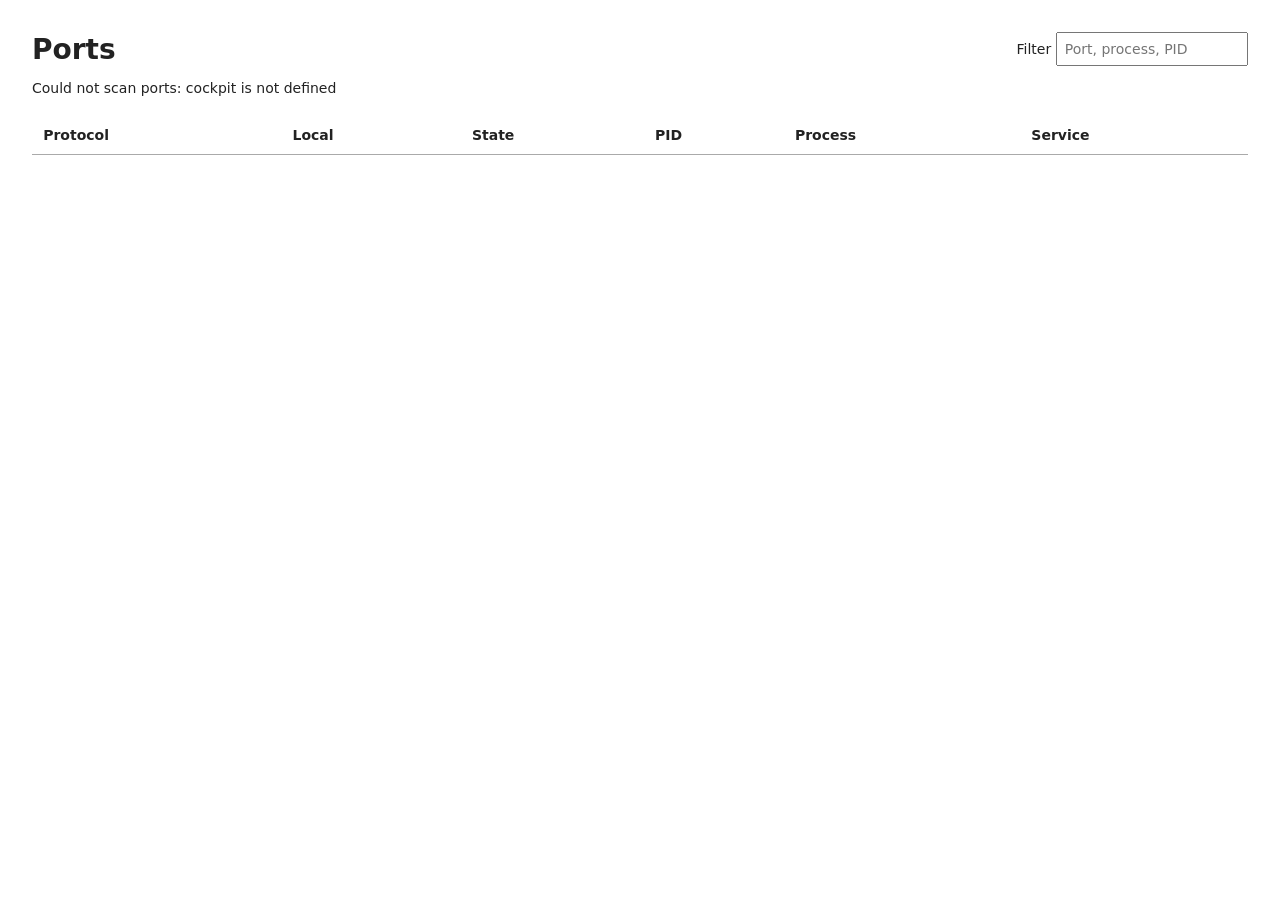
==== cockpit/portop/index.html @ ef390d9e "feat: add Cockpit ports page" ====
<!doctype html>
<html lang="en">
<head>
  <meta charset="utf-8">
  <meta name="viewport" content="width=device-width, initial-scale=1">
  <title>portop</title>
  <link rel="stylesheet" href="portop.css">
  <script src="../base1/cockpit.js"></script>
  <script defer src="portop.js"></script>
</head>
<body>
  <header><h1>Ports</h1><label>Filter <input id="filter" type="search" placeholder="Port, process, PID"></label></header>
  <p id="status" role="status">Loading ports…</p>
  <div class="table"><table><thead><tr><th>Protocol</th><th>Local</th><th>State</th><th>PID</th><th>Process</th><th>Service</th></tr></thead><tbody id="rows"></tbody></table></div>
</body>
</html>
---- cockpit/portop/portop.css ----
body{font:14px system-ui,sans-serif;margin:2rem;color:var(--pf-v6-global--Color--100,#222);background:var(--pf-v6-global--BackgroundColor--100,#fff)}
header{display:flex;align-items:center;justify-content:space-between;gap:1rem;flex-wrap:wrap}h1{margin:0}input{font:inherit;padding:.45rem}#status{min-height:1.5em}.table{overflow-x:auto}table{width:100%;border-collapse:collapse}th{text-align:left}td,th{padding:.7rem;border-bottom:1px solid #aaa}
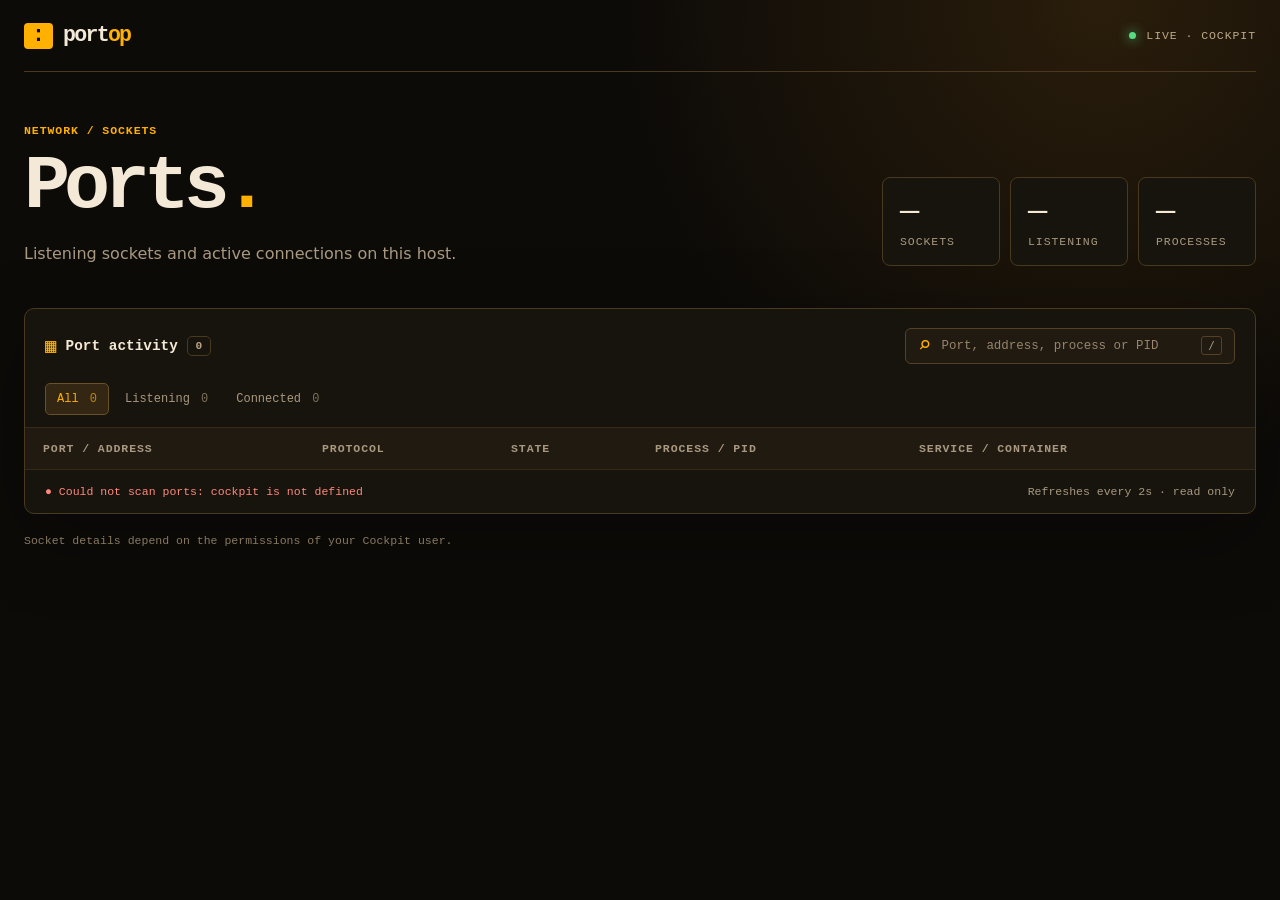
==== commit 6a6264b0: "style: redesign Cockpit page" ====
--- a/cockpit/portop/index.html
+++ b/cockpit/portop/index.html
@@ -3,14 +3,51 @@
 <head>
   <meta charset="utf-8">
   <meta name="viewport" content="width=device-width, initial-scale=1">
-  <title>portop</title>
+  <title>portop · Ports</title>
   <link rel="stylesheet" href="portop.css">
   <script src="../base1/cockpit.js"></script>
   <script defer src="portop.js"></script>
 </head>
 <body>
-  <header><h1>Ports</h1><label>Filter <input id="filter" type="search" placeholder="Port, process, PID"></label></header>
-  <p id="status" role="status">Loading ports…</p>
-  <div class="table"><table><thead><tr><th>Protocol</th><th>Local</th><th>State</th><th>PID</th><th>Process</th><th>Service</th></tr></thead><tbody id="rows"></tbody></table></div>
+  <main class="workspace">
+    <header class="topbar">
+      <div class="brand"><span class="brand-mark" aria-hidden="true">:</span>port<span>op</span></div>
+      <span class="live"><span class="live-dot" aria-hidden="true"></span>LIVE · COCKPIT</span>
+    </header>
+
+    <section class="intro" aria-labelledby="page-title">
+      <div>
+        <p class="eyebrow">NETWORK / SOCKETS</p>
+        <h1 id="page-title">Ports<span>.</span></h1>
+        <p class="lede">Listening sockets and active connections on this host.</p>
+      </div>
+      <div class="stats" aria-label="Socket totals">
+        <div class="stat"><strong id="total-count">—</strong><span>SOCKETS</span></div>
+        <div class="stat"><strong id="listen-count">—</strong><span>LISTENING</span></div>
+        <div class="stat"><strong id="process-count">—</strong><span>PROCESSES</span></div>
+      </div>
+    </section>
+
+    <section class="panel" aria-label="Port activity">
+      <div class="toolbar">
+        <div class="panel-heading"><span class="panel-icon" aria-hidden="true">▦</span> Port activity <span id="visible-count" class="count">0</span></div>
+        <label class="search"><span aria-hidden="true">⌕</span><input id="filter" type="search" placeholder="Port, address, process or PID" autocomplete="off" aria-label="Filter ports"><kbd>/</kbd></label>
+      </div>
+      <div class="tabs" role="group" aria-label="Filter by state">
+        <button type="button" class="tab active" data-state="all" aria-pressed="true">All <span id="all-count">0</span></button>
+        <button type="button" class="tab" data-state="LISTEN" aria-pressed="false">Listening <span id="listening-count">0</span></button>
+        <button type="button" class="tab" data-state="ESTABLISHED" aria-pressed="false">Connected <span id="connected-count">0</span></button>
+      </div>
+      <div class="table-wrap">
+        <table>
+          <thead><tr><th>PORT / ADDRESS</th><th>PROTOCOL</th><th>STATE</th><th>PROCESS / PID</th><th>SERVICE / CONTAINER</th></tr></thead>
+          <tbody id="rows"></tbody>
+        </table>
+        <p id="empty" class="empty" hidden>No ports match this view.</p>
+      </div>
+      <footer class="panel-footer"><span id="status" role="status">Connecting…</span><span>Refreshes every 2s · read only</span></footer>
+    </section>
+    <p class="footnote">Socket details depend on the permissions of your Cockpit user.</p>
+  </main>
 </body>
 </html>
--- a/cockpit/portop/portop.css
+++ b/cockpit/portop/portop.css
@@ -1,2 +1,79 @@
-body{font:14px system-ui,sans-serif;margin:2rem;color:var(--pf-v6-global--Color--100,#222);background:var(--pf-v6-global--BackgroundColor--100,#fff)}
-header{display:flex;align-items:center;justify-content:space-between;gap:1rem;flex-wrap:wrap}h1{margin:0}input{font:inherit;padding:.45rem}#status{min-height:1.5em}.table{overflow-x:auto}table{width:100%;border-collapse:collapse}th{text-align:left}td,th{padding:.7rem;border-bottom:1px solid #aaa}
+:root {
+  color-scheme: dark;
+  font-family: ui-monospace, "SFMono-Regular", Consolas, "Liberation Mono", monospace;
+  background: #0d0b08;
+  color: #f3e9d6;
+  font-synthesis: none;
+}
+
+* { box-sizing: border-box; }
+body { margin: 0; min-height: 100vh; background: radial-gradient(circle at 86% 0, #2a1d0b 0, transparent 30rem), #0d0b08; }
+button, input { font: inherit; }
+button { cursor: pointer; }
+.workspace { width: min(100% - 48px, 1400px); margin: 0 auto; }
+.topbar { height: 72px; display: flex; align-items: center; justify-content: space-between; border-bottom: 1px solid #49391e; }
+.brand { font-size: 1.35rem; font-weight: 800; letter-spacing: -.08em; }
+.brand > span:last-child { color: #ffb000; }
+.brand-mark { display: inline-block; margin-right: 10px; padding: 0 8px 2px; border-radius: 4px; color: #0d0b08; background: #ffb000; letter-spacing: 0; }
+.live, .eyebrow, .stat span, th, .panel-footer, .footnote { font-size: .72rem; letter-spacing: .08em; }
+.live { display: flex; align-items: center; gap: 10px; color: #bcaa88; }
+.live-dot { width: 7px; height: 7px; border-radius: 50%; background: #57dc82; box-shadow: 0 0 12px #57dc82; }
+.intro { display: flex; align-items: end; justify-content: space-between; gap: 32px; padding: 52px 0 42px; }
+.eyebrow { margin: 0 0 12px; color: #ffb000; font-weight: 700; }
+h1 { margin: 0; font-size: clamp(3.5rem, 6vw, 5rem); line-height: 1; letter-spacing: -.08em; }
+h1 span { color: #ffb000; }
+.lede { margin: 16px 0 0; color: #a89980; font: 1rem/1.5 system-ui, sans-serif; }
+.stats { display: flex; gap: 10px; }
+.stat { min-width: 118px; padding: 15px 17px; border: 1px solid #49391e; border-radius: 8px; background: #17130d; }
+.stat strong { display: block; font-size: 2rem; line-height: 1.2; font-weight: 500; }
+.stat span { color: #a89980; }
+.panel { overflow: hidden; border: 1px solid #49391e; border-radius: 10px; background: #17130d; box-shadow: 0 24px 80px #0005; }
+.toolbar { min-height: 74px; display: flex; align-items: center; justify-content: space-between; gap: 20px; padding: 14px 20px; }
+.panel-heading { display: flex; align-items: center; gap: 9px; font-size: .9rem; font-weight: 700; white-space: nowrap; }
+.panel-icon { color: #ffb000; font-size: 1.2rem; }
+.count { min-width: 24px; padding: 3px 7px; border: 1px solid #49391e; border-radius: 5px; color: #b9a485; font-size: .7rem; text-align: center; }
+.search { width: min(100%, 330px); display: flex; align-items: center; gap: 10px; padding: 0 12px; border: 1px solid #554126; border-radius: 6px; color: #ffb000; background: #211a11; }
+.search:focus-within { border-color: #ffb000; box-shadow: 0 0 0 2px #ffb00022; }
+.search > span { font-size: 1.4rem; line-height: 1; }
+.search input { width: 100%; min-width: 0; padding: 10px 0; border: 0; outline: 0; color: #f3e9d6; background: transparent; font-size: .78rem; }
+.search input::placeholder { color: #97856d; }
+kbd { padding: 2px 6px; border: 1px solid #554126; border-radius: 3px; color: #a89980; font-size: .7rem; }
+.tabs { display: flex; gap: 4px; padding: 0 20px 12px; border-bottom: 1px solid #352a1a; }
+.tab { padding: 8px 11px; border: 1px solid transparent; border-radius: 5px; color: #a89980; background: transparent; font-size: .75rem; }
+.tab:hover { color: #f3e9d6; background: #2b2114; }
+.tab.active { border-color: #685028; color: #ffb000; background: #332714; }
+.tab span { margin-left: 4px; opacity: .7; }
+.table-wrap { max-height: min(64vh, 640px); overflow: auto; }
+table { width: 100%; border-collapse: collapse; white-space: nowrap; text-align: left; }
+th { position: sticky; top: 0; z-index: 1; padding: 14px 18px; background: #211a11; color: #a89980; font-weight: 600; }
+td { padding: 10px 18px; border-top: 1px solid #30271a; color: #d6c8ae; font-size: .8rem; }
+tbody tr:hover { background: #241b0f; }
+.port { color: #ffb000; font-size: .9rem; font-weight: 700; }
+.address, .pid { display: block; margin-top: 3px; color: #9b8a71; font-size: .7rem; font-weight: 400; }
+.state { display: inline-block; padding: 4px 7px; border: 1px solid #554126; border-radius: 4px; color: #c7b797; font-size: .69rem; }
+.state.listen { border-color: #305b3b; color: #69da87; background: #172a1b; }
+.state.established { border-color: #365773; color: #83bbeb; background: #172534; }
+.process { color: #f3e9d6; font-weight: 600; }
+.muted { color: #9b8a71; }
+.empty { margin: 0; padding: 54px 20px; text-align: center; color: #a89980; }
+.panel-footer { display: flex; justify-content: space-between; gap: 16px; padding: 15px 20px; border-top: 1px solid #352a1a; color: #a89980; letter-spacing: 0; }
+.panel-footer #status { color: #69da87; }
+.panel-footer #status.error { color: #ff887d; }
+.footnote { margin: 20px 0 50px; color: #887962; letter-spacing: 0; }
+@media (max-width: 800px) {
+  .workspace { width: min(100% - 28px, 1400px); }
+  .intro { align-items: start; flex-direction: column; gap: 24px; padding: 38px 0 30px; }
+  .stats { width: 100%; }
+  .stat { flex: 1; min-width: 0; }
+  .toolbar { align-items: stretch; flex-direction: column; }
+  .search { width: 100%; }
+}
+@media (max-width: 600px) {
+  .stats { gap: 6px; }
+  .stat { padding: 11px; }
+  .stat strong { font-size: 1.5rem; }
+  .tabs { overflow-x: auto; }
+  .tab { white-space: nowrap; }
+  .panel-footer { flex-direction: column; }
+}
+@media (prefers-reduced-motion: reduce) { .live-dot { box-shadow: none; } }
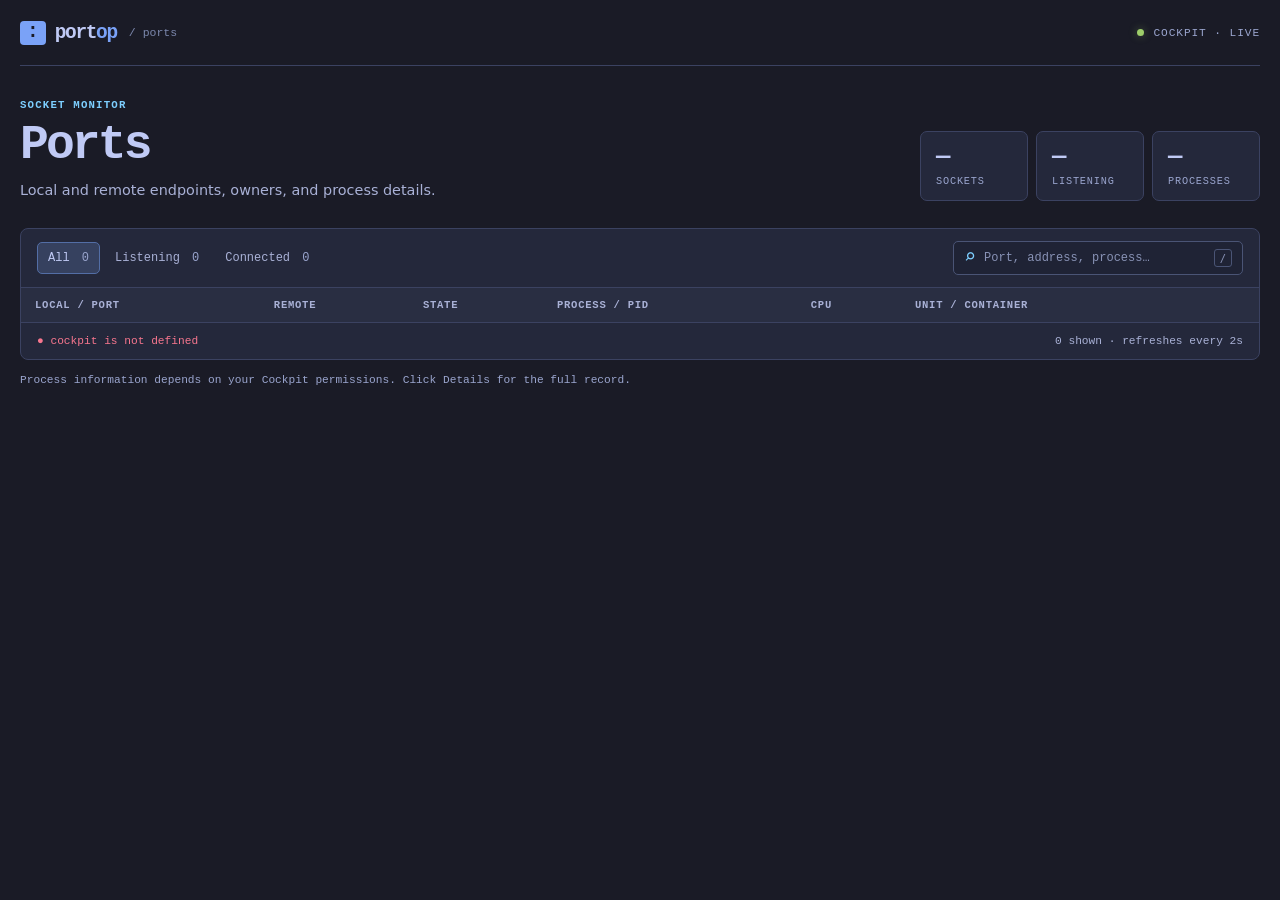
==== commit 30789416: "feat: improve port dashboards" ====
--- a/cockpit/portop/index.html
+++ b/cockpit/portop/index.html
@@ -3,6 +3,7 @@
 <head>
   <meta charset="utf-8">
   <meta name="viewport" content="width=device-width, initial-scale=1">
+  <meta name="theme-color" content="#1a1b26">
   <title>portop · Ports</title>
   <link rel="stylesheet" href="portop.css">
   <script src="../base1/cockpit.js"></script>
@@ -11,43 +12,52 @@
 <body>
   <main class="workspace">
     <header class="topbar">
-      <div class="brand"><span class="brand-mark" aria-hidden="true">:</span>port<span>op</span></div>
-      <span class="live"><span class="live-dot" aria-hidden="true"></span>LIVE · COCKPIT</span>
+      <div class="brand"><span class="brand-mark" aria-hidden="true">:</span>port<span>op</span><small>/ ports</small></div>
+      <span class="mode"><span class="live-dot" aria-hidden="true"></span>COCKPIT · LIVE</span>
     </header>
 
-    <section class="intro" aria-labelledby="page-title">
+    <section class="overview" aria-labelledby="page-title">
       <div>
-        <p class="eyebrow">NETWORK / SOCKETS</p>
-        <h1 id="page-title">Ports<span>.</span></h1>
-        <p class="lede">Listening sockets and active connections on this host.</p>
+        <p class="eyebrow">SOCKET MONITOR</p>
+        <h1 id="page-title">Ports</h1>
+        <p class="lede">Local and remote endpoints, owners, and process details.</p>
       </div>
       <div class="stats" aria-label="Socket totals">
-        <div class="stat"><strong id="total-count">—</strong><span>SOCKETS</span></div>
-        <div class="stat"><strong id="listen-count">—</strong><span>LISTENING</span></div>
-        <div class="stat"><strong id="process-count">—</strong><span>PROCESSES</span></div>
+        <div><strong id="total-count">—</strong><span>SOCKETS</span></div>
+        <div><strong id="listen-count">—</strong><span>LISTENING</span></div>
+        <div><strong id="process-count">—</strong><span>PROCESSES</span></div>
       </div>
     </section>
 
     <section class="panel" aria-label="Port activity">
       <div class="toolbar">
-        <div class="panel-heading"><span class="panel-icon" aria-hidden="true">▦</span> Port activity <span id="visible-count" class="count">0</span></div>
-        <label class="search"><span aria-hidden="true">⌕</span><input id="filter" type="search" placeholder="Port, address, process or PID" autocomplete="off" aria-label="Filter ports"><kbd>/</kbd></label>
-      </div>
-      <div class="tabs" role="group" aria-label="Filter by state">
-        <button type="button" class="tab active" data-state="all" aria-pressed="true">All <span id="all-count">0</span></button>
-        <button type="button" class="tab" data-state="LISTEN" aria-pressed="false">Listening <span id="listening-count">0</span></button>
-        <button type="button" class="tab" data-state="ESTABLISHED" aria-pressed="false">Connected <span id="connected-count">0</span></button>
+        <div class="tabs" role="group" aria-label="Filter by state">
+          <button type="button" class="tab active" data-state="all" aria-pressed="true">All <span id="all-count">0</span></button>
+          <button type="button" class="tab" data-state="LISTEN" aria-pressed="false">Listening <span id="listening-count">0</span></button>
+          <button type="button" class="tab" data-state="ESTABLISHED" aria-pressed="false">Connected <span id="connected-count">0</span></button>
+        </div>
+        <label class="search"><span aria-hidden="true">⌕</span><input id="filter" type="search" placeholder="Port, address, process…" autocomplete="off" aria-label="Filter ports"><kbd>/</kbd></label>
       </div>
       <div class="table-wrap">
         <table>
-          <thead><tr><th>PORT / ADDRESS</th><th>PROTOCOL</th><th>STATE</th><th>PROCESS / PID</th><th>SERVICE / CONTAINER</th></tr></thead>
+          <thead><tr><th>LOCAL / PORT</th><th>REMOTE</th><th>STATE</th><th>PROCESS / PID</th><th>CPU</th><th>UNIT / CONTAINER</th><th><span class="sr-only">Details</span></th></tr></thead>
           <tbody id="rows"></tbody>
         </table>
-        <p id="empty" class="empty" hidden>No ports match this view.</p>
+        <p id="empty" class="empty" hidden>No sockets match this view.</p>
       </div>
-      <footer class="panel-footer"><span id="status" role="status">Connecting…</span><span>Refreshes every 2s · read only</span></footer>
+      <footer class="panel-footer"><span id="status" role="status">Connecting…</span><span><span id="visible-count">0</span> shown · refreshes every 2s</span></footer>
     </section>
-    <p class="footnote">Socket details depend on the permissions of your Cockpit user.</p>
+    <p class="footnote">Process information depends on your Cockpit permissions. Click Details for the full record.</p>
   </main>
+
+  <dialog id="details" aria-labelledby="detail-title">
+    <div class="dialog-head"><div><p class="eyebrow">SOCKET DETAIL</p><h2 id="detail-title">Port</h2></div><button type="button" id="close-details" class="icon-button" aria-label="Close details">×</button></div>
+    <div class="dialog-body">
+      <section><h3>Connection</h3><dl id="socket-fields" class="fields"></dl></section>
+      <section><h3>Process</h3><p id="process-status" class="muted">Loading…</p><dl id="process-fields" class="fields"></dl></section>
+    </div>
+    <div id="confirm-action" class="confirm" hidden><p id="confirm-text"></p><div><button type="button" id="cancel-action" class="button">Cancel</button><button type="button" id="confirm-button" class="button danger">Confirm</button></div></div>
+    <footer class="dialog-footer"><span id="action-status" role="status"></span><div><button type="button" id="terminate" class="button danger" disabled>Terminate</button><button type="button" id="force-kill" class="button" disabled>Force kill</button></div></footer>
+  </dialog>
 </body>
 </html>
--- a/cockpit/portop/portop.css
+++ b/cockpit/portop/portop.css
@@ -1,79 +1,86 @@
 :root {
   color-scheme: dark;
   font-family: ui-monospace, "SFMono-Regular", Consolas, "Liberation Mono", monospace;
-  background: #0d0b08;
-  color: #f3e9d6;
   font-synthesis: none;
+  background: #1a1b26;
+  color: #c0caf5;
 }
-
 * { box-sizing: border-box; }
-body { margin: 0; min-height: 100vh; background: radial-gradient(circle at 86% 0, #2a1d0b 0, transparent 30rem), #0d0b08; }
+body { margin: 0; min-height: 100vh; background: #1a1b26; }
 button, input { font: inherit; }
 button { cursor: pointer; }
-.workspace { width: min(100% - 48px, 1400px); margin: 0 auto; }
-.topbar { height: 72px; display: flex; align-items: center; justify-content: space-between; border-bottom: 1px solid #49391e; }
-.brand { font-size: 1.35rem; font-weight: 800; letter-spacing: -.08em; }
-.brand > span:last-child { color: #ffb000; }
-.brand-mark { display: inline-block; margin-right: 10px; padding: 0 8px 2px; border-radius: 4px; color: #0d0b08; background: #ffb000; letter-spacing: 0; }
-.live, .eyebrow, .stat span, th, .panel-footer, .footnote { font-size: .72rem; letter-spacing: .08em; }
-.live { display: flex; align-items: center; gap: 10px; color: #bcaa88; }
-.live-dot { width: 7px; height: 7px; border-radius: 50%; background: #57dc82; box-shadow: 0 0 12px #57dc82; }
-.intro { display: flex; align-items: end; justify-content: space-between; gap: 32px; padding: 52px 0 42px; }
-.eyebrow { margin: 0 0 12px; color: #ffb000; font-weight: 700; }
-h1 { margin: 0; font-size: clamp(3.5rem, 6vw, 5rem); line-height: 1; letter-spacing: -.08em; }
-h1 span { color: #ffb000; }
-.lede { margin: 16px 0 0; color: #a89980; font: 1rem/1.5 system-ui, sans-serif; }
-.stats { display: flex; gap: 10px; }
-.stat { min-width: 118px; padding: 15px 17px; border: 1px solid #49391e; border-radius: 8px; background: #17130d; }
-.stat strong { display: block; font-size: 2rem; line-height: 1.2; font-weight: 500; }
-.stat span { color: #a89980; }
-.panel { overflow: hidden; border: 1px solid #49391e; border-radius: 10px; background: #17130d; box-shadow: 0 24px 80px #0005; }
-.toolbar { min-height: 74px; display: flex; align-items: center; justify-content: space-between; gap: 20px; padding: 14px 20px; }
-.panel-heading { display: flex; align-items: center; gap: 9px; font-size: .9rem; font-weight: 700; white-space: nowrap; }
-.panel-icon { color: #ffb000; font-size: 1.2rem; }
-.count { min-width: 24px; padding: 3px 7px; border: 1px solid #49391e; border-radius: 5px; color: #b9a485; font-size: .7rem; text-align: center; }
-.search { width: min(100%, 330px); display: flex; align-items: center; gap: 10px; padding: 0 12px; border: 1px solid #554126; border-radius: 6px; color: #ffb000; background: #211a11; }
-.search:focus-within { border-color: #ffb000; box-shadow: 0 0 0 2px #ffb00022; }
-.search > span { font-size: 1.4rem; line-height: 1; }
-.search input { width: 100%; min-width: 0; padding: 10px 0; border: 0; outline: 0; color: #f3e9d6; background: transparent; font-size: .78rem; }
-.search input::placeholder { color: #97856d; }
-kbd { padding: 2px 6px; border: 1px solid #554126; border-radius: 3px; color: #a89980; font-size: .7rem; }
-.tabs { display: flex; gap: 4px; padding: 0 20px 12px; border-bottom: 1px solid #352a1a; }
-.tab { padding: 8px 11px; border: 1px solid transparent; border-radius: 5px; color: #a89980; background: transparent; font-size: .75rem; }
-.tab:hover { color: #f3e9d6; background: #2b2114; }
-.tab.active { border-color: #685028; color: #ffb000; background: #332714; }
-.tab span { margin-left: 4px; opacity: .7; }
-.table-wrap { max-height: min(64vh, 640px); overflow: auto; }
-table { width: 100%; border-collapse: collapse; white-space: nowrap; text-align: left; }
-th { position: sticky; top: 0; z-index: 1; padding: 14px 18px; background: #211a11; color: #a89980; font-weight: 600; }
-td { padding: 10px 18px; border-top: 1px solid #30271a; color: #d6c8ae; font-size: .8rem; }
-tbody tr:hover { background: #241b0f; }
-.port { color: #ffb000; font-size: .9rem; font-weight: 700; }
-.address, .pid { display: block; margin-top: 3px; color: #9b8a71; font-size: .7rem; font-weight: 400; }
-.state { display: inline-block; padding: 4px 7px; border: 1px solid #554126; border-radius: 4px; color: #c7b797; font-size: .69rem; }
-.state.listen { border-color: #305b3b; color: #69da87; background: #172a1b; }
-.state.established { border-color: #365773; color: #83bbeb; background: #172534; }
-.process { color: #f3e9d6; font-weight: 600; }
-.muted { color: #9b8a71; }
-.empty { margin: 0; padding: 54px 20px; text-align: center; color: #a89980; }
-.panel-footer { display: flex; justify-content: space-between; gap: 16px; padding: 15px 20px; border-top: 1px solid #352a1a; color: #a89980; letter-spacing: 0; }
-.panel-footer #status { color: #69da87; }
-.panel-footer #status.error { color: #ff887d; }
-.footnote { margin: 20px 0 50px; color: #887962; letter-spacing: 0; }
-@media (max-width: 800px) {
-  .workspace { width: min(100% - 28px, 1400px); }
-  .intro { align-items: start; flex-direction: column; gap: 24px; padding: 38px 0 30px; }
-  .stats { width: 100%; }
-  .stat { flex: 1; min-width: 0; }
-  .toolbar { align-items: stretch; flex-direction: column; }
-  .search { width: 100%; }
-}
-@media (max-width: 600px) {
-  .stats { gap: 6px; }
-  .stat { padding: 11px; }
-  .stat strong { font-size: 1.5rem; }
-  .tabs { overflow-x: auto; }
-  .tab { white-space: nowrap; }
-  .panel-footer { flex-direction: column; }
-}
+button:focus-visible, input:focus-visible { outline: 2px solid #7aa2f7; outline-offset: 2px; }
+.workspace { width: min(100% - 40px, 1500px); margin: 0 auto; }
+.topbar { height: 66px; display: flex; align-items: center; justify-content: space-between; border-bottom: 1px solid #3b4261; }
+.brand { display: flex; align-items: center; color: #c0caf5; font-size: 1.22rem; font-weight: 800; letter-spacing: -.07em; }
+.brand > span:not(.brand-mark) { color: #7aa2f7; }
+.brand small { margin-left: 12px; color: #7c88ad; font-size: .72rem; font-weight: 400; letter-spacing: 0; }
+.brand-mark { margin-right: 9px; padding: 0 7px 2px; border-radius: 4px; color: #1a1b26; background: #7aa2f7; letter-spacing: 0; }
+.mode { display: flex; align-items: center; gap: 9px; color: #9aa5ce; font-size: .7rem; letter-spacing: .08em; }
+.live-dot { width: 7px; height: 7px; border-radius: 50%; background: #9ece6a; box-shadow: 0 0 9px #9ece6a66; }
+.overview { display: flex; align-items: end; justify-content: space-between; gap: 24px; padding: 33px 0 27px; }
+.eyebrow { margin: 0 0 8px; color: #7dcfff; font-size: .67rem; font-weight: 700; letter-spacing: .11em; }
+h1 { margin: 0; font-size: clamp(2.2rem, 4vw, 3rem); font-weight: 700; letter-spacing: -.06em; line-height: 1.1; }
+.lede { margin: 8px 0 0; color: #a9b1d6; font: .9rem/1.5 system-ui, sans-serif; }
+.stats { display: flex; gap: 8px; }
+.stats div { min-width: 108px; padding: 11px 15px; border: 1px solid #3b4261; border-radius: 7px; background: #24283b; }
+.stats strong { display: block; font-size: 1.5rem; font-weight: 600; line-height: 1.2; }
+.stats span { color: #9aa5ce; font-size: .64rem; letter-spacing: .08em; }
+.panel { overflow: hidden; border: 1px solid #3b4261; border-radius: 8px; background: #24283b; }
+.toolbar { display: flex; align-items: center; justify-content: space-between; gap: 15px; padding: 12px 16px; border-bottom: 1px solid #3b4261; }
+.tabs { display: flex; gap: 4px; }
+.tab { padding: 8px 10px; border: 1px solid transparent; border-radius: 5px; color: #a9b1d6; background: transparent; font-size: .75rem; }
+.tab:hover { background: #343a55; }
+.tab.active { border-color: #536ea6; color: #c0caf5; background: #36415f; }
+.tab span { margin-left: 5px; color: #9aa5ce; }
+.search { width: min(100%, 290px); display: flex; align-items: center; gap: 8px; padding: 0 10px; border: 1px solid #4a5475; border-radius: 5px; color: #7dcfff; background: #1f2335; }
+.search:focus-within { border-color: #7aa2f7; }
+.search > span { font-size: 1.25rem; line-height: 1; }
+.search input { width: 100%; min-width: 0; padding: 9px 0; border: 0; outline: none; color: #c0caf5; background: transparent; font-size: .75rem; }
+.search input::placeholder { color: #8892b5; }
+kbd { padding: 2px 5px; border: 1px solid #4a5475; border-radius: 3px; color: #8892b5; font-size: .66rem; }
+.table-wrap { max-height: min(68vh, 700px); overflow: auto; }
+table { width: 100%; border-collapse: collapse; text-align: left; white-space: nowrap; }
+th { position: sticky; top: 0; z-index: 1; padding: 11px 14px; color: #a9b1d6; background: #292e42; font-size: .66rem; font-weight: 600; letter-spacing: .07em; }
+td { padding: 9px 14px; border-top: 1px solid #343a52; color: #c0caf5; font-size: .77rem; }
+tbody tr:hover { background: #2b3149; }
+.primary { display: block; color: #c0caf5; font-weight: 600; }
+.port { color: #7dcfff; }
+.secondary { display: block; margin-top: 3px; color: #a9b1d6; font-size: .69rem; font-weight: 400; }
+.muted { color: #9aa5ce; }
+.state { display: inline-block; padding: 3px 7px; border: 1px solid #606784; border-radius: 4px; color: #c0caf5; font-size: .67rem; }
+.state.listen { border-color: #526d58; color: #9ece6a; background: #263c34; }
+.state.established { border-color: #4f6b98; color: #7aa2f7; background: #263851; }
+.detail-button { padding: 6px 9px; border: 1px solid #4a5475; border-radius: 4px; color: #c0caf5; background: transparent; font-size: .72rem; }
+.detail-button:hover { border-color: #7aa2f7; color: #7dcfff; }
+.empty { margin: 0; padding: 45px 15px; color: #a9b1d6; text-align: center; }
+.panel-footer { display: flex; justify-content: space-between; gap: 12px; padding: 12px 16px; border-top: 1px solid #3b4261; color: #a9b1d6; font-size: .7rem; }
+#status.error, #action-status.error { color: #f7768e; }
+.footnote { margin: 14px 0 35px; color: #9aa5ce; font-size: .7rem; }
+.sr-only { position: absolute; width: 1px; height: 1px; overflow: hidden; clip: rect(0, 0, 0, 0); white-space: nowrap; }
+#details { width: min(620px, calc(100% - 24px)); max-height: min(90vh, 900px); padding: 0; border: 1px solid #596486; border-radius: 9px; color: #c0caf5; background: #24283b; box-shadow: 0 22px 70px #0009; }
+#details::backdrop { background: #080b17bb; }
+.dialog-head { display: flex; align-items: start; justify-content: space-between; padding: 20px 22px; border-bottom: 1px solid #3b4261; }
+h2 { margin: 0; font-size: 1.3rem; }
+.icon-button { border: 0; color: #a9b1d6; background: transparent; font-size: 1.7rem; line-height: 1; }
+.dialog-body { max-height: 58vh; overflow: auto; padding: 6px 22px 16px; }
+h3 { margin: 18px 0 10px; color: #7dcfff; font-size: .7rem; letter-spacing: .09em; text-transform: uppercase; }
+.fields { display: grid; grid-template-columns: 120px minmax(0, 1fr); gap: 8px 12px; margin: 0; font-size: .76rem; }
+.fields dt { color: #a9b1d6; }
+.fields dd { min-width: 0; margin: 0; overflow-wrap: anywhere; }
+#process-status { font-size: .76rem; }
+.dialog-footer { display: flex; align-items: center; justify-content: space-between; gap: 12px; padding: 14px 22px; border-top: 1px solid #3b4261; }
+.dialog-footer > div, .confirm > div { display: flex; gap: 8px; }
+#action-status { color: #a9b1d6; font-size: .72rem; }
+.button { padding: 8px 10px; border: 1px solid #596486; border-radius: 5px; color: #c0caf5; background: #343a55; font-size: .72rem; }
+.button:hover:not(:disabled) { background: #434d70; }
+.button:disabled { cursor: not-allowed; opacity: .45; }
+.button.danger { border-color: #945066; color: #ffd5db; background: #60384b; }
+.button.danger:hover:not(:disabled) { background: #794357; }
+.confirm { margin: 0 22px 12px; padding: 12px; border: 1px solid #945066; border-radius: 5px; background: #3d2b3c; font-size: .76rem; }
+.confirm p { margin: 0 0 12px; line-height: 1.5; }
+.confirm > div { justify-content: flex-end; }
+[hidden] { display: none !important; }
+@media (max-width: 800px) { .overview { align-items: start; flex-direction: column; } .stats { width: 100%; } .stats div { flex: 1; min-width: 0; } .toolbar { align-items: stretch; flex-direction: column; } .search { width: 100%; } }
+@media (max-width: 560px) { .workspace { width: min(100% - 22px, 1500px); } .stats strong { font-size: 1.2rem; } .stats div { padding: 9px; } .tabs { overflow-x: auto; } .tab { white-space: nowrap; } .dialog-footer { align-items: stretch; flex-direction: column; } .dialog-footer > div { justify-content: flex-end; } .fields { grid-template-columns: 95px minmax(0, 1fr); } }
 @media (prefers-reduced-motion: reduce) { .live-dot { box-shadow: none; } }
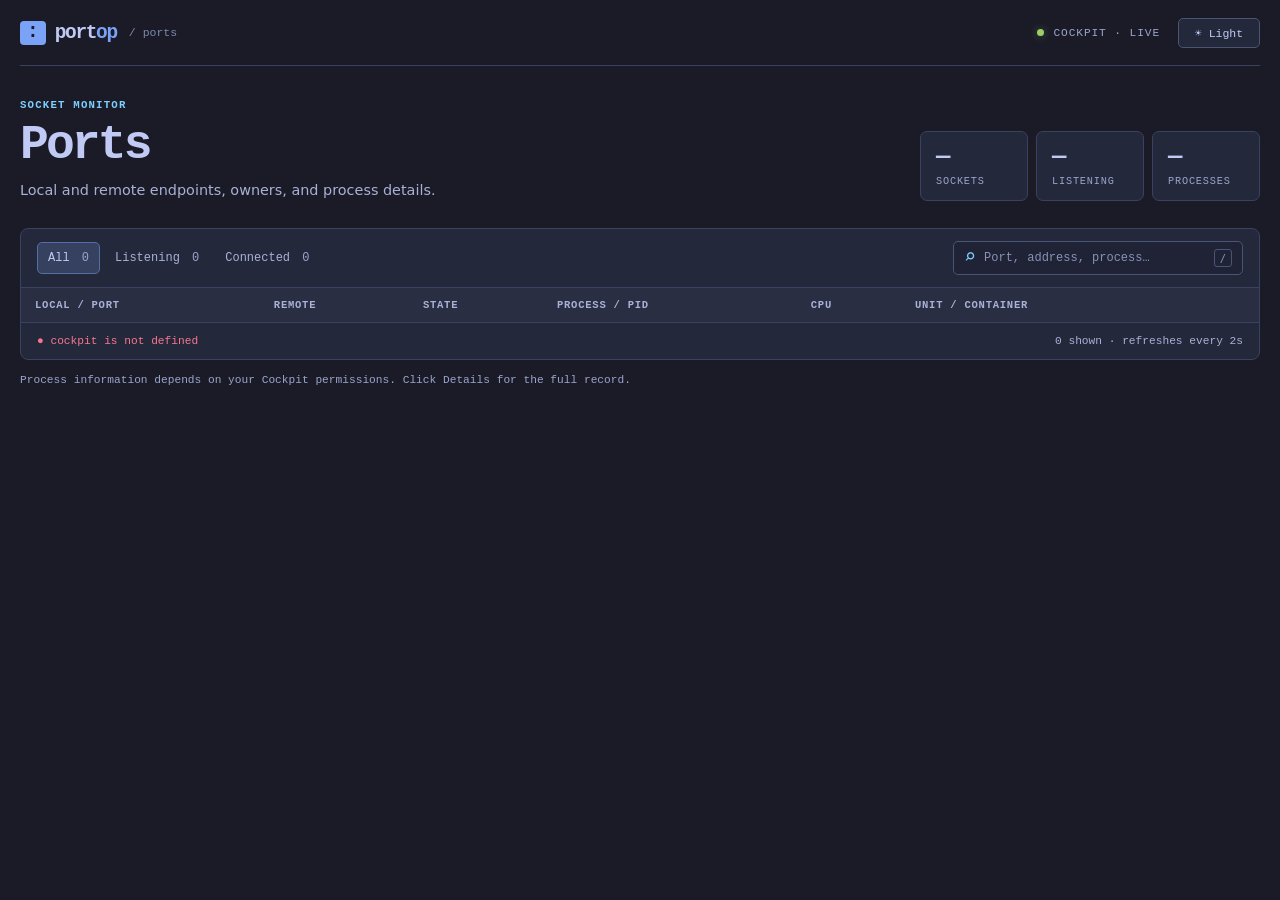
==== commit 543a26af: "feat: add dashboard themes" ====
--- a/cockpit/portop/index.html
+++ b/cockpit/portop/index.html
@@ -13,7 +13,7 @@
   <main class="workspace">
     <header class="topbar">
       <div class="brand"><span class="brand-mark" aria-hidden="true">:</span>port<span>op</span><small>/ ports</small></div>
-      <span class="mode"><span class="live-dot" aria-hidden="true"></span>COCKPIT · LIVE</span>
+      <div class="top-actions"><span class="mode"><span class="live-dot" aria-hidden="true"></span>COCKPIT · LIVE</span><button id="theme-toggle" class="theme-toggle" type="button" aria-label="Switch to light theme">☀ Light</button></div>
     </header>
 
     <section class="overview" aria-labelledby="page-title">
--- a/cockpit/portop/portop.css
+++ b/cockpit/portop/portop.css
@@ -1,86 +1,167 @@
 :root {
   color-scheme: dark;
+  --bg: #1a1b26;
+  --text: #c0caf5;
+  --border: #3b4261;
+  --accent: #7aa2f7;
+  --subtle: #7c88ad;
+  --muted: #9aa5ce;
+  --cyan: #7dcfff;
+  --surface: #24283b;
+  --secondary: #a9b1d6;
+  --hover: #343a55;
+  --tab-border: #536ea6;
+  --tab-active: #36415f;
+  --control-border: #4a5475;
+  --input-bg: #1f2335;
+  --placeholder: #8892b5;
+  --table-head: #292e42;
+  --row-border: #343a52;
+  --row-hover: #2b3149;
+  --state-border: #606784;
+  --listen-border: #526d58;
+  --listen-text: #9ece6a;
+  --listen-bg: #263c34;
+  --connected-border: #4f6b98;
+  --connected-bg: #263851;
+  --dialog-border: #596486;
+  --backdrop: #080b17bb;
+  --button-hover: #434d70;
+  --danger-border: #945066;
+  --danger-text: #ffd5db;
+  --danger-bg: #60384b;
+  --danger-hover: #794357;
+  --confirm-bg: #3d2b3c;
+  --error: #f7768e;
+  --shadow: #0009;
+  --dot-glow: #9ece6a66;
+  --brand-ink: #1a1b26;
+
   font-family: ui-monospace, "SFMono-Regular", Consolas, "Liberation Mono", monospace;
   font-synthesis: none;
-  background: #1a1b26;
-  color: #c0caf5;
+  background: var(--bg);
+  color: var(--text);
 }
+
+:root[data-theme="light"] {
+  color-scheme: light;
+  --bg: #e9eaf0;
+  --text: #343b58;
+  --border: #c5cad8;
+  --accent: #3456a4;
+  --subtle: #687294;
+  --muted: #5f6989;
+  --cyan: #126b89;
+  --surface: #f8f9fc;
+  --secondary: #59627e;
+  --hover: #e5e8f2;
+  --tab-border: #92a6d5;
+  --tab-active: #dce5f6;
+  --control-border: #a9b4cc;
+  --input-bg: #fff;
+  --placeholder: #6e7793;
+  --table-head: #edf0f7;
+  --row-border: #d9deea;
+  --row-hover: #eef2fa;
+  --state-border: #9ca6bd;
+  --listen-border: #7caa87;
+  --listen-text: #17643f;
+  --listen-bg: #e2f1e6;
+  --connected-border: #8da9d8;
+  --connected-bg: #e4edfa;
+  --dialog-border: #aab5cd;
+  --backdrop: #222b5088;
+  --button-hover: #dbe2f1;
+  --danger-border: #b77b8a;
+  --danger-text: #802e45;
+  --danger-bg: #f7e1e7;
+  --danger-hover: #f0cdd7;
+  --confirm-bg: #fff0f3;
+  --error: #9f304f;
+  --shadow: #202c5333;
+  --dot-glow: #42855855;
+  --brand-ink: #fff;
+}
+
 * { box-sizing: border-box; }
-body { margin: 0; min-height: 100vh; background: #1a1b26; }
+body { margin: 0; min-height: 100vh; background: var(--bg); }
 button, input { font: inherit; }
 button { cursor: pointer; }
-button:focus-visible, input:focus-visible { outline: 2px solid #7aa2f7; outline-offset: 2px; }
+button:focus-visible, input:focus-visible { outline: 2px solid var(--accent); outline-offset: 2px; }
 .workspace { width: min(100% - 40px, 1500px); margin: 0 auto; }
-.topbar { height: 66px; display: flex; align-items: center; justify-content: space-between; border-bottom: 1px solid #3b4261; }
-.brand { display: flex; align-items: center; color: #c0caf5; font-size: 1.22rem; font-weight: 800; letter-spacing: -.07em; }
-.brand > span:not(.brand-mark) { color: #7aa2f7; }
-.brand small { margin-left: 12px; color: #7c88ad; font-size: .72rem; font-weight: 400; letter-spacing: 0; }
-.brand-mark { margin-right: 9px; padding: 0 7px 2px; border-radius: 4px; color: #1a1b26; background: #7aa2f7; letter-spacing: 0; }
-.mode { display: flex; align-items: center; gap: 9px; color: #9aa5ce; font-size: .7rem; letter-spacing: .08em; }
-.live-dot { width: 7px; height: 7px; border-radius: 50%; background: #9ece6a; box-shadow: 0 0 9px #9ece6a66; }
+.topbar { height: 66px; display: flex; align-items: center; justify-content: space-between; border-bottom: 1px solid var(--border); }
+.brand { display: flex; align-items: center; color: var(--text); font-size: 1.22rem; font-weight: 800; letter-spacing: -.07em; }
+.brand > span:not(.brand-mark) { color: var(--accent); }
+.brand small { margin-left: 12px; color: var(--subtle); font-size: .72rem; font-weight: 400; letter-spacing: 0; }
+.top-actions { display: flex; align-items: center; gap: 18px; }
+.theme-toggle { min-width: 82px; padding: 7px 9px; border: 1px solid var(--control-border); border-radius: 5px; color: var(--text); background: var(--surface); font-size: .72rem; }
+.theme-toggle:hover { background: var(--hover); }
+.brand-mark { margin-right: 9px; padding: 0 7px 2px; border-radius: 4px; color: var(--brand-ink); background: var(--accent); letter-spacing: 0; }
+.mode { display: flex; align-items: center; gap: 9px; color: var(--muted); font-size: .7rem; letter-spacing: .08em; }
+.live-dot { width: 7px; height: 7px; border-radius: 50%; background: var(--listen-text); box-shadow: 0 0 9px var(--dot-glow); }
 .overview { display: flex; align-items: end; justify-content: space-between; gap: 24px; padding: 33px 0 27px; }
-.eyebrow { margin: 0 0 8px; color: #7dcfff; font-size: .67rem; font-weight: 700; letter-spacing: .11em; }
+.eyebrow { margin: 0 0 8px; color: var(--cyan); font-size: .67rem; font-weight: 700; letter-spacing: .11em; }
 h1 { margin: 0; font-size: clamp(2.2rem, 4vw, 3rem); font-weight: 700; letter-spacing: -.06em; line-height: 1.1; }
-.lede { margin: 8px 0 0; color: #a9b1d6; font: .9rem/1.5 system-ui, sans-serif; }
+.lede { margin: 8px 0 0; color: var(--secondary); font: .9rem/1.5 system-ui, sans-serif; }
 .stats { display: flex; gap: 8px; }
-.stats div { min-width: 108px; padding: 11px 15px; border: 1px solid #3b4261; border-radius: 7px; background: #24283b; }
+.stats div { min-width: 108px; padding: 11px 15px; border: 1px solid var(--border); border-radius: 7px; background: var(--surface); }
 .stats strong { display: block; font-size: 1.5rem; font-weight: 600; line-height: 1.2; }
-.stats span { color: #9aa5ce; font-size: .64rem; letter-spacing: .08em; }
-.panel { overflow: hidden; border: 1px solid #3b4261; border-radius: 8px; background: #24283b; }
-.toolbar { display: flex; align-items: center; justify-content: space-between; gap: 15px; padding: 12px 16px; border-bottom: 1px solid #3b4261; }
+.stats span { color: var(--muted); font-size: .64rem; letter-spacing: .08em; }
+.panel { overflow: hidden; border: 1px solid var(--border); border-radius: 8px; background: var(--surface); }
+.toolbar { display: flex; align-items: center; justify-content: space-between; gap: 15px; padding: 12px 16px; border-bottom: 1px solid var(--border); }
 .tabs { display: flex; gap: 4px; }
-.tab { padding: 8px 10px; border: 1px solid transparent; border-radius: 5px; color: #a9b1d6; background: transparent; font-size: .75rem; }
-.tab:hover { background: #343a55; }
-.tab.active { border-color: #536ea6; color: #c0caf5; background: #36415f; }
-.tab span { margin-left: 5px; color: #9aa5ce; }
-.search { width: min(100%, 290px); display: flex; align-items: center; gap: 8px; padding: 0 10px; border: 1px solid #4a5475; border-radius: 5px; color: #7dcfff; background: #1f2335; }
-.search:focus-within { border-color: #7aa2f7; }
+.tab { padding: 8px 10px; border: 1px solid transparent; border-radius: 5px; color: var(--secondary); background: transparent; font-size: .75rem; }
+.tab:hover { background: var(--hover); }
+.tab.active { border-color: var(--tab-border); color: var(--text); background: var(--tab-active); }
+.tab span { margin-left: 5px; color: var(--muted); }
+.search { width: min(100%, 290px); display: flex; align-items: center; gap: 8px; padding: 0 10px; border: 1px solid var(--control-border); border-radius: 5px; color: var(--cyan); background: var(--input-bg); }
+.search:focus-within { border-color: var(--accent); }
 .search > span { font-size: 1.25rem; line-height: 1; }
-.search input { width: 100%; min-width: 0; padding: 9px 0; border: 0; outline: none; color: #c0caf5; background: transparent; font-size: .75rem; }
-.search input::placeholder { color: #8892b5; }
-kbd { padding: 2px 5px; border: 1px solid #4a5475; border-radius: 3px; color: #8892b5; font-size: .66rem; }
+.search input { width: 100%; min-width: 0; padding: 9px 0; border: 0; outline: none; color: var(--text); background: transparent; font-size: .75rem; }
+.search input::placeholder { color: var(--placeholder); }
+kbd { padding: 2px 5px; border: 1px solid var(--control-border); border-radius: 3px; color: var(--placeholder); font-size: .66rem; }
 .table-wrap { max-height: min(68vh, 700px); overflow: auto; }
 table { width: 100%; border-collapse: collapse; text-align: left; white-space: nowrap; }
-th { position: sticky; top: 0; z-index: 1; padding: 11px 14px; color: #a9b1d6; background: #292e42; font-size: .66rem; font-weight: 600; letter-spacing: .07em; }
-td { padding: 9px 14px; border-top: 1px solid #343a52; color: #c0caf5; font-size: .77rem; }
-tbody tr:hover { background: #2b3149; }
-.primary { display: block; color: #c0caf5; font-weight: 600; }
-.port { color: #7dcfff; }
-.secondary { display: block; margin-top: 3px; color: #a9b1d6; font-size: .69rem; font-weight: 400; }
-.muted { color: #9aa5ce; }
-.state { display: inline-block; padding: 3px 7px; border: 1px solid #606784; border-radius: 4px; color: #c0caf5; font-size: .67rem; }
-.state.listen { border-color: #526d58; color: #9ece6a; background: #263c34; }
-.state.established { border-color: #4f6b98; color: #7aa2f7; background: #263851; }
-.detail-button { padding: 6px 9px; border: 1px solid #4a5475; border-radius: 4px; color: #c0caf5; background: transparent; font-size: .72rem; }
-.detail-button:hover { border-color: #7aa2f7; color: #7dcfff; }
-.empty { margin: 0; padding: 45px 15px; color: #a9b1d6; text-align: center; }
-.panel-footer { display: flex; justify-content: space-between; gap: 12px; padding: 12px 16px; border-top: 1px solid #3b4261; color: #a9b1d6; font-size: .7rem; }
-#status.error, #action-status.error { color: #f7768e; }
-.footnote { margin: 14px 0 35px; color: #9aa5ce; font-size: .7rem; }
+th { position: sticky; top: 0; z-index: 1; padding: 11px 14px; color: var(--secondary); background: var(--table-head); font-size: .66rem; font-weight: 600; letter-spacing: .07em; }
+td { padding: 9px 14px; border-top: 1px solid var(--row-border); color: var(--text); font-size: .77rem; }
+tbody tr:hover { background: var(--row-hover); }
+.primary { display: block; color: var(--text); font-weight: 600; }
+.port { color: var(--cyan); }
+.secondary { display: block; margin-top: 3px; color: var(--secondary); font-size: .69rem; font-weight: 400; }
+.muted { color: var(--muted); }
+.state { display: inline-block; padding: 3px 7px; border: 1px solid var(--state-border); border-radius: 4px; color: var(--text); font-size: .67rem; }
+.state.listen { border-color: var(--listen-border); color: var(--listen-text); background: var(--listen-bg); }
+.state.established { border-color: var(--connected-border); color: var(--accent); background: var(--connected-bg); }
+.detail-button { padding: 6px 9px; border: 1px solid var(--control-border); border-radius: 4px; color: var(--text); background: transparent; font-size: .72rem; }
+.detail-button:hover { border-color: var(--accent); color: var(--cyan); }
+.empty { margin: 0; padding: 45px 15px; color: var(--secondary); text-align: center; }
+.panel-footer { display: flex; justify-content: space-between; gap: 12px; padding: 12px 16px; border-top: 1px solid var(--border); color: var(--secondary); font-size: .7rem; }
+#status.error, #action-status.error { color: var(--error); }
+.footnote { margin: 14px 0 35px; color: var(--muted); font-size: .7rem; }
 .sr-only { position: absolute; width: 1px; height: 1px; overflow: hidden; clip: rect(0, 0, 0, 0); white-space: nowrap; }
-#details { width: min(620px, calc(100% - 24px)); max-height: min(90vh, 900px); padding: 0; border: 1px solid #596486; border-radius: 9px; color: #c0caf5; background: #24283b; box-shadow: 0 22px 70px #0009; }
-#details::backdrop { background: #080b17bb; }
-.dialog-head { display: flex; align-items: start; justify-content: space-between; padding: 20px 22px; border-bottom: 1px solid #3b4261; }
+#details { width: min(620px, calc(100% - 24px)); max-height: min(90vh, 900px); padding: 0; border: 1px solid var(--dialog-border); border-radius: 9px; color: var(--text); background: var(--surface); box-shadow: 0 22px 70px var(--shadow); }
+#details::backdrop { background: var(--backdrop); }
+.dialog-head { display: flex; align-items: start; justify-content: space-between; padding: 20px 22px; border-bottom: 1px solid var(--border); }
 h2 { margin: 0; font-size: 1.3rem; }
-.icon-button { border: 0; color: #a9b1d6; background: transparent; font-size: 1.7rem; line-height: 1; }
+.icon-button { border: 0; color: var(--secondary); background: transparent; font-size: 1.7rem; line-height: 1; }
 .dialog-body { max-height: 58vh; overflow: auto; padding: 6px 22px 16px; }
-h3 { margin: 18px 0 10px; color: #7dcfff; font-size: .7rem; letter-spacing: .09em; text-transform: uppercase; }
+h3 { margin: 18px 0 10px; color: var(--cyan); font-size: .7rem; letter-spacing: .09em; text-transform: uppercase; }
 .fields { display: grid; grid-template-columns: 120px minmax(0, 1fr); gap: 8px 12px; margin: 0; font-size: .76rem; }
-.fields dt { color: #a9b1d6; }
+.fields dt { color: var(--secondary); }
 .fields dd { min-width: 0; margin: 0; overflow-wrap: anywhere; }
 #process-status { font-size: .76rem; }
-.dialog-footer { display: flex; align-items: center; justify-content: space-between; gap: 12px; padding: 14px 22px; border-top: 1px solid #3b4261; }
+.dialog-footer { display: flex; align-items: center; justify-content: space-between; gap: 12px; padding: 14px 22px; border-top: 1px solid var(--border); }
 .dialog-footer > div, .confirm > div { display: flex; gap: 8px; }
-#action-status { color: #a9b1d6; font-size: .72rem; }
-.button { padding: 8px 10px; border: 1px solid #596486; border-radius: 5px; color: #c0caf5; background: #343a55; font-size: .72rem; }
-.button:hover:not(:disabled) { background: #434d70; }
+#action-status { color: var(--secondary); font-size: .72rem; }
+.button { padding: 8px 10px; border: 1px solid var(--dialog-border); border-radius: 5px; color: var(--text); background: var(--hover); font-size: .72rem; }
+.button:hover:not(:disabled) { background: var(--button-hover); }
 .button:disabled { cursor: not-allowed; opacity: .45; }
-.button.danger { border-color: #945066; color: #ffd5db; background: #60384b; }
-.button.danger:hover:not(:disabled) { background: #794357; }
-.confirm { margin: 0 22px 12px; padding: 12px; border: 1px solid #945066; border-radius: 5px; background: #3d2b3c; font-size: .76rem; }
+.button.danger { border-color: var(--danger-border); color: var(--danger-text); background: var(--danger-bg); }
+.button.danger:hover:not(:disabled) { background: var(--danger-hover); }
+.confirm { margin: 0 22px 12px; padding: 12px; border: 1px solid var(--danger-border); border-radius: 5px; background: var(--confirm-bg); font-size: .76rem; }
 .confirm p { margin: 0 0 12px; line-height: 1.5; }
 .confirm > div { justify-content: flex-end; }
 [hidden] { display: none !important; }
 @media (max-width: 800px) { .overview { align-items: start; flex-direction: column; } .stats { width: 100%; } .stats div { flex: 1; min-width: 0; } .toolbar { align-items: stretch; flex-direction: column; } .search { width: 100%; } }
-@media (max-width: 560px) { .workspace { width: min(100% - 22px, 1500px); } .stats strong { font-size: 1.2rem; } .stats div { padding: 9px; } .tabs { overflow-x: auto; } .tab { white-space: nowrap; } .dialog-footer { align-items: stretch; flex-direction: column; } .dialog-footer > div { justify-content: flex-end; } .fields { grid-template-columns: 95px minmax(0, 1fr); } }
+@media (max-width: 560px) { .top-actions { gap: 8px; } .mode { font-size: 0; } .live-dot { flex: none; } .workspace { width: min(100% - 22px, 1500px); } .stats strong { font-size: 1.2rem; } .stats div { padding: 9px; } .tabs { overflow-x: auto; } .tab { white-space: nowrap; } .dialog-footer { align-items: stretch; flex-direction: column; } .dialog-footer > div { justify-content: flex-end; } .fields { grid-template-columns: 95px minmax(0, 1fr); } }
 @media (prefers-reduced-motion: reduce) { .live-dot { box-shadow: none; } }
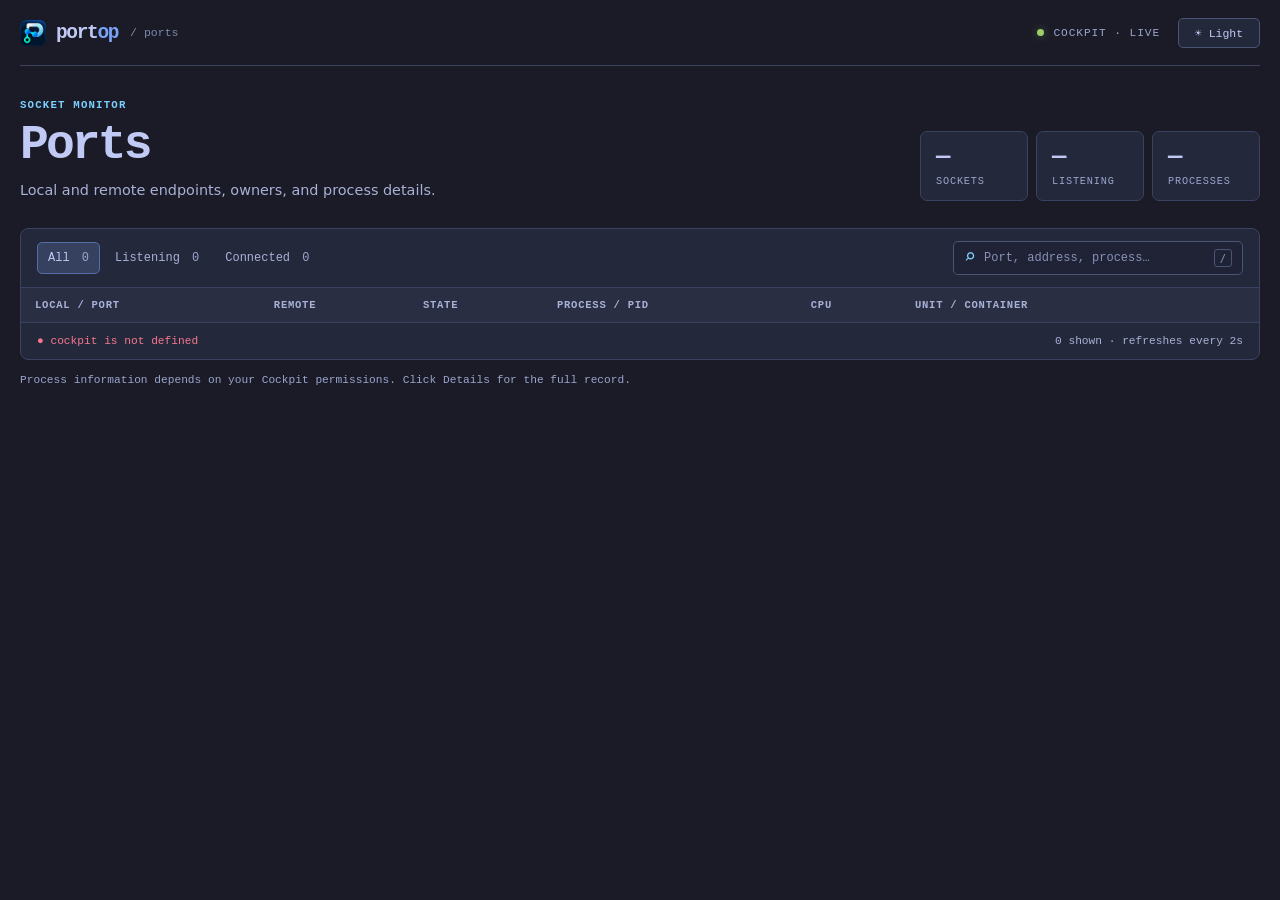
==== commit 0e989c4f: "feat: show the portop logo in Cockpit" ====
--- a/cockpit/portop/index.html
+++ b/cockpit/portop/index.html
@@ -12,7 +12,7 @@
 <body>
   <main class="workspace">
     <header class="topbar">
-      <div class="brand"><span class="brand-mark" aria-hidden="true">:</span>port<span>op</span><small>/ ports</small></div>
+      <div class="brand"><img class="brand-logo" src="logo.png" alt="" width="26" height="26">port<span>op</span><small>/ ports</small></div>
       <div class="top-actions"><span class="mode"><span class="live-dot" aria-hidden="true"></span>COCKPIT · LIVE</span><button id="theme-toggle" class="theme-toggle" type="button" aria-label="Switch to light theme">☀ Light</button></div>
     </header>
 
--- a/cockpit/portop/portop.css
+++ b/cockpit/portop/portop.css
@@ -91,12 +91,12 @@
 .workspace { width: min(100% - 40px, 1500px); margin: 0 auto; }
 .topbar { height: 66px; display: flex; align-items: center; justify-content: space-between; border-bottom: 1px solid var(--border); }
 .brand { display: flex; align-items: center; color: var(--text); font-size: 1.22rem; font-weight: 800; letter-spacing: -.07em; }
-.brand > span:not(.brand-mark) { color: var(--accent); }
+.brand > span { color: var(--accent); }
 .brand small { margin-left: 12px; color: var(--subtle); font-size: .72rem; font-weight: 400; letter-spacing: 0; }
 .top-actions { display: flex; align-items: center; gap: 18px; }
 .theme-toggle { min-width: 82px; padding: 7px 9px; border: 1px solid var(--control-border); border-radius: 5px; color: var(--text); background: var(--surface); font-size: .72rem; }
 .theme-toggle:hover { background: var(--hover); }
-.brand-mark { margin-right: 9px; padding: 0 7px 2px; border-radius: 4px; color: var(--brand-ink); background: var(--accent); letter-spacing: 0; }
+.brand-logo { flex: none; margin-right: 10px; border-radius: 6px; }
 .mode { display: flex; align-items: center; gap: 9px; color: var(--muted); font-size: .7rem; letter-spacing: .08em; }
 .live-dot { width: 7px; height: 7px; border-radius: 50%; background: var(--listen-text); box-shadow: 0 0 9px var(--dot-glow); }
 .overview { display: flex; align-items: end; justify-content: space-between; gap: 24px; padding: 33px 0 27px; }
